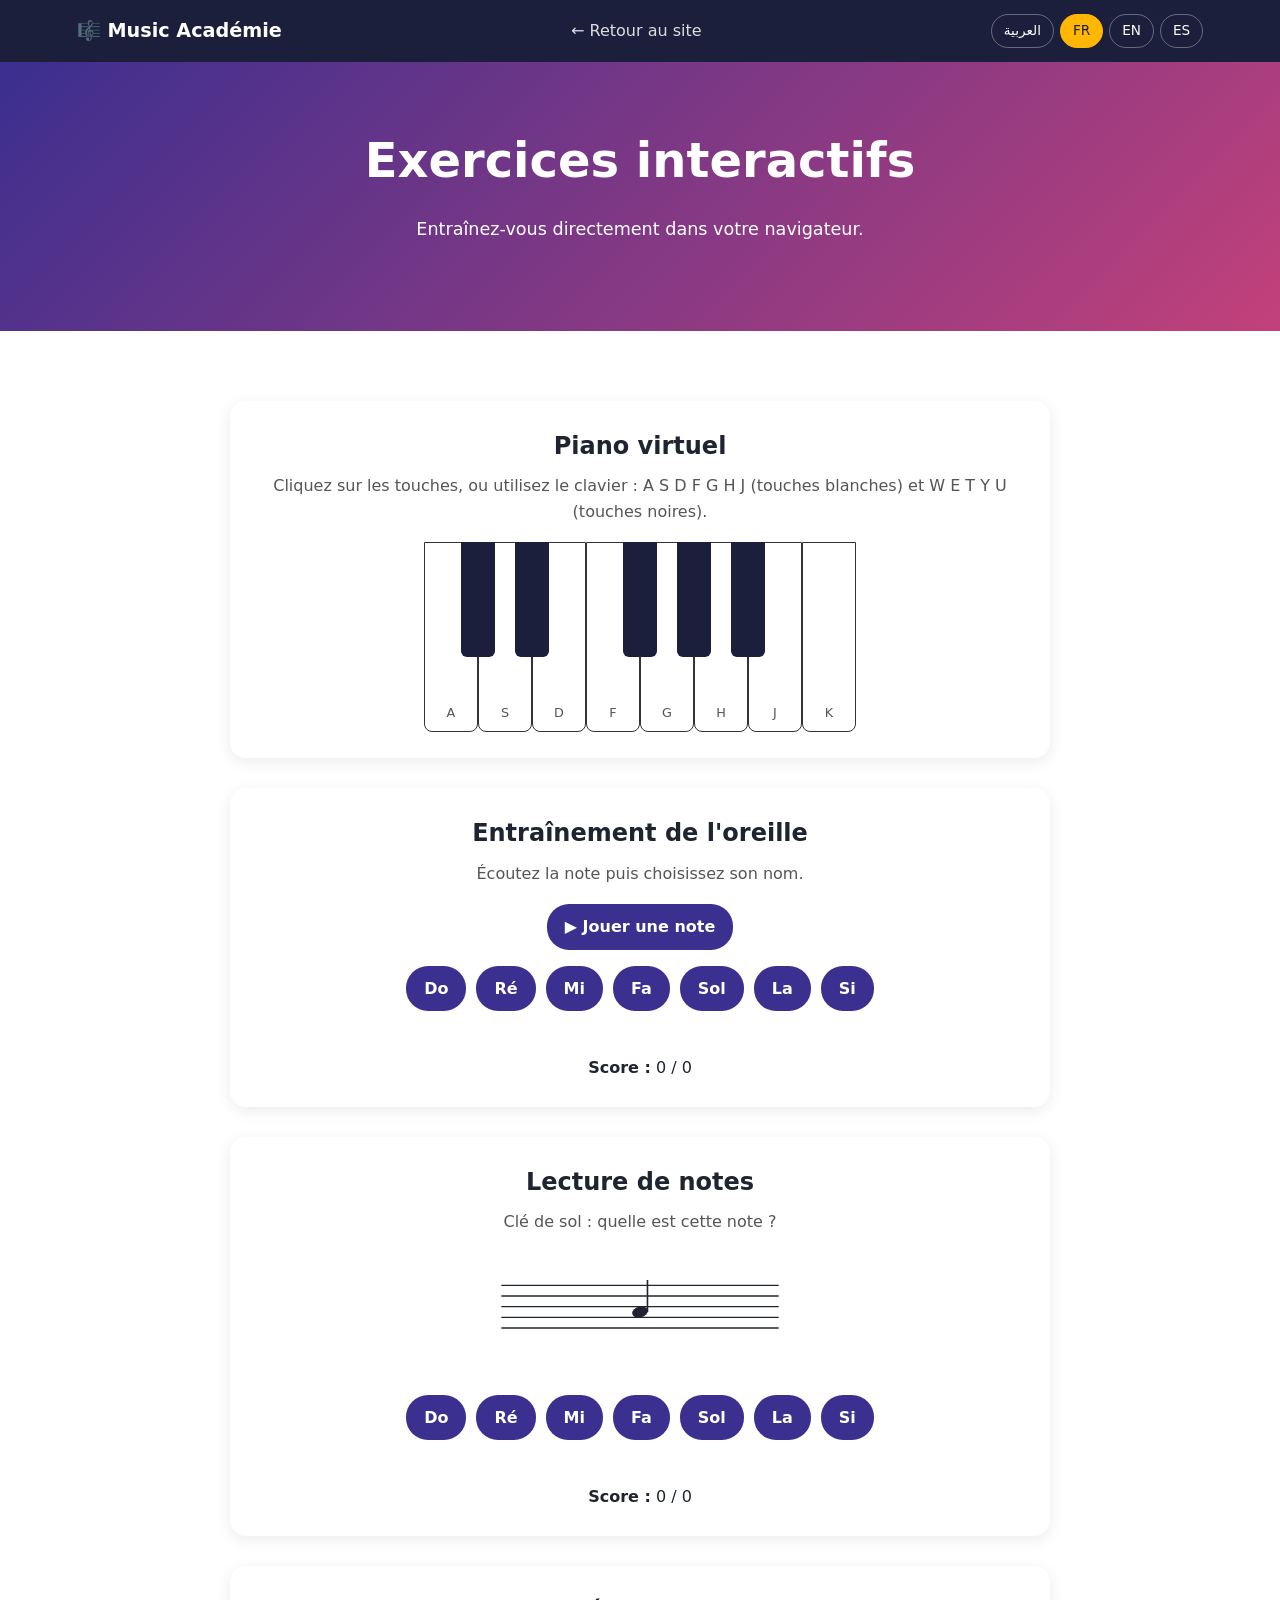
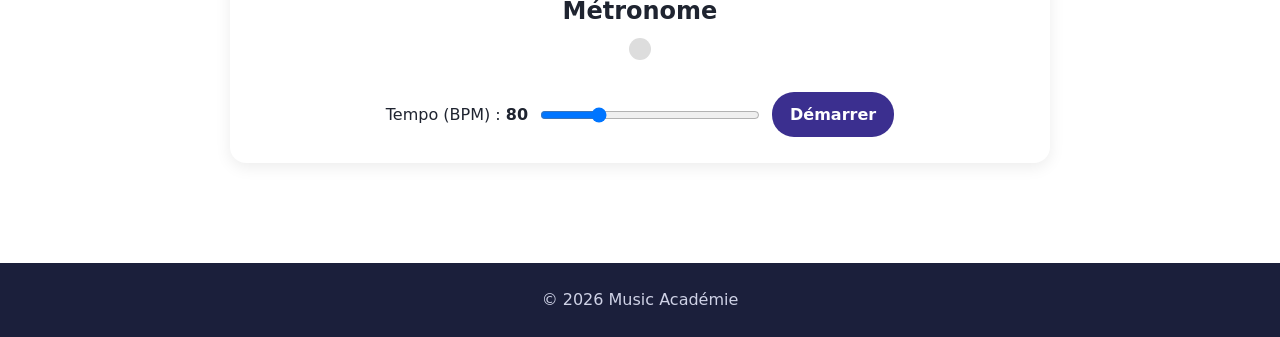
==== exercices.html @ d2a7a28f "Add files via upload" ====
<!DOCTYPE html>
<html lang="fr" dir="ltr">
<head>
  <meta charset="UTF-8">
  <meta name="viewport" content="width=device-width, initial-scale=1">
  <title>Music Académie – Exercices</title>
  <link rel="icon" href="data:image/svg+xml,%3Csvg xmlns='http://www.w3.org/2000/svg' viewBox='0 0 100 100'%3E%3Crect width='100' height='100' rx='22' fill='%233b2f8f'/%3E%3Ctext x='50' y='70' font-size='64' text-anchor='middle'%3E%F0%9F%8E%BC%3C/text%3E%3C/svg%3E">
  <link rel="stylesheet" href="style.css">
  <style>
    .tool { max-width: 820px; margin: 0 auto 30px; background: #fff; border-radius: 16px; padding: 26px; box-shadow: 0 4px 16px rgba(0,0,0,.08); text-align: center; }
    .tool h2 { font-size: 1.5rem; margin-bottom: 8px; }
    .hint { color: #555; margin-bottom: 18px; }
    .piano { position: relative; display: inline-flex; height: 190px; direction: ltr; user-select: none; touch-action: manipulation; }
    .white { width: 54px; height: 190px; background: #fff; border: 1px solid #333; border-radius: 0 0 8px 8px; display: flex; align-items: flex-end; justify-content: center; padding-bottom: 8px; font-size: .8rem; color: #555; cursor: pointer; }
    .white.on { background: #ffe08a; }
    .black { position: absolute; width: 34px; height: 115px; background: #1b1f3b; border-radius: 0 0 6px 6px; z-index: 2; cursor: pointer; }
    .black.on { background: #c2417a; }
    .notes { display: flex; flex-wrap: wrap; gap: 10px; justify-content: center; margin: 16px 0; }
    .notes button, .ctrl button { padding: 10px 18px; border: 0; border-radius: 22px; background: #3b2f8f; color: #fff; font: inherit; font-weight: 600; cursor: pointer; }
    .notes button:hover, .ctrl button:hover { background: #c2417a; }
    .ctrl { display: flex; flex-wrap: wrap; gap: 12px; justify-content: center; align-items: center; margin-top: 14px; }
    .msg { min-height: 28px; font-weight: 700; margin-top: 10px; }
    .ok { color: #1b8a3b; } .ko { color: #c0262d; }
    .beat { width: 22px; height: 22px; border-radius: 50%; background: #ddd; display: inline-block; margin: 0 auto 10px; }
    .beat.tick { background: #ffb703; }
    input[type=range] { width: 220px; }
  </style>
</head>
<body>
  <header class="header">
    <a href="index.html" class="logo">🎼 Music Académie</a>
    <nav><a href="index.html" data-i18n="back"></a></nav>
    <div class="lang">
      <button data-lang="ar">العربية</button>
      <button data-lang="fr">FR</button>
      <button data-lang="en">EN</button>
      <button data-lang="es">ES</button>
    </div>
  </header>

  <section class="hero" style="padding:60px 6%">
    <h1 data-i18n="title"></h1>
    <p data-i18n="subtitle"></p>
  </section>

  <section class="section">
    <div class="tool">
      <h2 data-i18n="piano_title"></h2>
      <p class="hint" data-i18n="piano_hint"></p>
      <div class="piano" id="piano"></div>
    </div>

    <div class="tool">
      <h2 data-i18n="ear_title"></h2>
      <p class="hint" data-i18n="ear_hint"></p>
      <div class="ctrl"><button id="playNote" data-i18n="play"></button></div>
      <div class="notes" id="choices"></div>
      <div class="msg" id="earMsg"></div>
      <div><strong data-i18n="score"></strong> <span id="score">0 / 0</span></div>
    </div>

    <div class="tool">
      <h2 data-i18n="read_title"></h2>
      <p class="hint" data-i18n="read_hint"></p>
      <svg id="staffSvg" viewBox="0 0 300 110" width="320" height="118" role="img" aria-label="staff"></svg>
      <div class="notes" id="readChoices"></div>
      <div class="msg" id="readMsg"></div>
      <div><strong data-i18n="score"></strong> <span id="readScore">0 / 0</span></div>
    </div>

    <div class="tool">
      <h2 data-i18n="metro_title"></h2>
      <div class="beat" id="beat"></div>
      <div class="ctrl">
        <label><span data-i18n="bpm"></span> <strong id="bpmVal">80</strong></label>
        <input type="range" id="bpm" min="40" max="200" value="80">
        <button id="metroBtn" data-i18n="start"></button>
      </div>
    </div>
  </section>

  <footer class="footer">© 2026 Music Académie</footer>

  <script>
    var T = {
      fr: { back:"← Retour au site", title:"Exercices interactifs", subtitle:"Entraînez-vous directement dans votre navigateur.",
        piano_title:"Piano virtuel", piano_hint:"Cliquez sur les touches, ou utilisez le clavier : A S D F G H J (touches blanches) et W E T Y U (touches noires).",
        ear_title:"Entraînement de l'oreille", ear_hint:"Écoutez la note puis choisissez son nom.",
        read_title:"Lecture de notes", read_hint:"Clé de sol : quelle est cette note ?",
        play:"▶ Jouer une note", score:"Score :", good:"Bravo ! ✔", bad:"Raté, c'était : ",
        metro_title:"Métronome", bpm:"Tempo (BPM) :", start:"Démarrer", stop:"Arrêter",
        names:["Do","Ré","Mi","Fa","Sol","La","Si"] },
      en: { back:"← Back to site", title:"Interactive exercises", subtitle:"Practice right in your browser.",
        piano_title:"Virtual piano", piano_hint:"Click the keys, or use your keyboard: A S D F G H J (white keys) and W E T Y U (black keys).",
        ear_title:"Ear training", ear_hint:"Listen to the note, then pick its name.",
        read_title:"Note reading", read_hint:"Treble clef: which note is this?",
        play:"▶ Play a note", score:"Score:", good:"Well done! ✔", bad:"Missed, it was: ",
        metro_title:"Metronome", bpm:"Tempo (BPM):", start:"Start", stop:"Stop",
        names:["C","D","E","F","G","A","B"] },
      es: { back:"← Volver al sitio", title:"Ejercicios interactivos", subtitle:"Practica directamente en tu navegador.",
        piano_title:"Piano virtual", piano_hint:"Haz clic en las teclas o usa el teclado: A S D F G H J (teclas blancas) y W E T Y U (teclas negras).",
        ear_title:"Entrenamiento del oído", ear_hint:"Escucha la nota y elige su nombre.",
        read_title:"Lectura de notas", read_hint:"Clave de sol: ¿qué nota es esta?",
        play:"▶ Tocar una nota", score:"Puntuación:", good:"¡Muy bien! ✔", bad:"Fallaste, era: ",
        metro_title:"Metrónomo", bpm:"Tempo (BPM):", start:"Iniciar", stop:"Detener",
        names:["Do","Re","Mi","Fa","Sol","La","Si"] },
      ar: { back:"← العودة إلى الموقع", title:"تمارين تفاعلية", subtitle:"تدرّب مباشرة داخل المتصفح.",
        piano_title:"بيانو افتراضي", piano_hint:"اضغط على المفاتيح أو استخدم لوحة المفاتيح: A S D F G H J (المفاتيح البيضاء) وW E T Y U (المفاتيح السوداء).",
        ear_title:"تدريب الأذن", ear_hint:"استمع إلى النوتة ثم اختر اسمها.",
        read_title:"قراءة النوتات", read_hint:"مفتاح صول: ما هذه النوتة؟",
        play:"▶ شغّل نوتة", score:"النتيجة:", good:"أحسنت! ✔", bad:"أخطأت، كانت: ",
        metro_title:"مترونوم", bpm:"السرعة (BPM):", start:"ابدأ", stop:"إيقاف",
        names:["دو","ري","مي","فا","صول","لا","سي"] }
    };

    var lang = "fr";
    try { lang = localStorage.getItem("lang") || "fr"; } catch (e) {}
    if (!T[lang]) lang = "fr";

    /* ---------- Audio ---------- */
    var ctx = null;
    function audio() {
      if (!ctx) ctx = new (window.AudioContext || window.webkitAudioContext)();
      if (ctx.state === "suspended") ctx.resume();
      return ctx;
    }
    function tone(freq, dur) {
      var c = audio(), o = c.createOscillator(), g = c.createGain();
      o.type = "triangle"; o.frequency.value = freq;
      g.gain.setValueAtTime(0.0001, c.currentTime);
      g.gain.exponentialRampToValueAtTime(0.5, c.currentTime + 0.02);
      g.gain.exponentialRampToValueAtTime(0.0001, c.currentTime + dur);
      o.connect(g); g.connect(c.destination);
      o.start(); o.stop(c.currentTime + dur + 0.05);
    }

    /* ---------- Piano ---------- */
    var WHITE = [261.63, 293.66, 329.63, 349.23, 392.00, 440.00, 493.88, 523.25];
    var WKEYS = ["a","s","d","f","g","h","j","k"];
    var BLACK = [{f:277.18, pos:0, k:"w"}, {f:311.13, pos:1, k:"e"}, {f:369.99, pos:3, k:"t"}, {f:415.30, pos:4, k:"y"}, {f:466.16, pos:5, k:"u"}];
    var piano = document.getElementById("piano");
    var keyEls = {};

    WHITE.forEach(function (f, i) {
      var d = document.createElement("div");
      d.className = "white";
      d.textContent = WKEYS[i].toUpperCase();
      bind(d, f);
      piano.appendChild(d);
      keyEls[WKEYS[i]] = d;
    });
    BLACK.forEach(function (b) {
      var d = document.createElement("div");
      d.className = "black";
      d.style.left = (b.pos * 54 + 54 - 17) + "px";
      bind(d, b.f);
      piano.appendChild(d);
      keyEls[b.k] = d;
    });
    var freqByKey = {};
    WKEYS.forEach(function (k, i) { freqByKey[k] = WHITE[i]; });
    BLACK.forEach(function (b) { freqByKey[b.k] = b.f; });

    function press(el, f) { tone(f, 0.9); el.classList.add("on"); setTimeout(function () { el.classList.remove("on"); }, 180); }
    function bind(el, f) {
      el.addEventListener("pointerdown", function (e) { e.preventDefault(); press(el, f); });
    }
    document.addEventListener("keydown", function (e) {
      if (e.repeat) return;
      var k = e.key.toLowerCase();
      if (freqByKey[k]) press(keyEls[k], freqByKey[k]);
    });

    /* ---------- Ear training ---------- */
    var NOTES7 = WHITE.slice(0, 7);
    var current = -1, answered = true, good = 0, total = 0;
    var choices = document.getElementById("choices");
    var earMsg = document.getElementById("earMsg");

    function buildChoices() {
      choices.innerHTML = "";
      T[lang].names.forEach(function (n, i) {
        var b = document.createElement("button");
        b.textContent = n;
        b.addEventListener("click", function () { answer(i); });
        choices.appendChild(b);
      });
    }
    document.getElementById("playNote").addEventListener("click", function () {
      if (answered) { current = Math.floor(Math.random() * 7); answered = false; earMsg.textContent = ""; }
      tone(NOTES7[current], 1.2);
    });
    function answer(i) {
      if (current < 0) return;
      if (answered) return;
      answered = true; total++;
      if (i === current) { good++; earMsg.textContent = T[lang].good; earMsg.className = "msg ok"; }
      else { earMsg.textContent = T[lang].bad + T[lang].names[current]; earMsg.className = "msg ko"; }
      document.getElementById("score").textContent = good + " / " + total;
    }

    /* ---------- Lecture de notes ---------- */
    var rIdx = 0, rAnswered = false, rGood = 0, rTotal = 0;
    var staffSvg = document.getElementById("staffSvg");
    var readChoices = document.getElementById("readChoices");
    var readMsg = document.getElementById("readMsg");

    function drawNote(idx) {
      var y = 80 - idx * 5, cx = 150, s = "";
      for (var i = 0; i < 5; i++) {
        var ly = 30 + i * 10;
        s += '<line x1="20" y1="' + ly + '" x2="280" y2="' + ly + '" stroke="currentColor" stroke-width="1.2"/>';
      }
      if (idx <= 0) s += '<line x1="132" y1="80" x2="168" y2="80" stroke="currentColor" stroke-width="1.2"/>';
      if (idx >= 12) s += '<line x1="132" y1="20" x2="168" y2="20" stroke="currentColor" stroke-width="1.2"/>';
      s += '<ellipse cx="' + cx + '" cy="' + y + '" rx="7.5" ry="5.2" fill="currentColor" transform="rotate(-15 ' + cx + ' ' + y + ')"/>';
      if (idx < 6) s += '<line x1="' + (cx + 7) + '" y1="' + y + '" x2="' + (cx + 7) + '" y2="' + (y - 30) + '" stroke="currentColor" stroke-width="1.5"/>';
      else s += '<line x1="' + (cx - 7) + '" y1="' + y + '" x2="' + (cx - 7) + '" y2="' + (y + 30) + '" stroke="currentColor" stroke-width="1.5"/>';
      staffSvg.innerHTML = s;
    }
    function newReadNote() {
      rIdx = Math.floor(Math.random() * 13);
      rAnswered = false;
      readMsg.textContent = "";
      drawNote(rIdx);
    }
    function buildReadChoices() {
      readChoices.innerHTML = "";
      T[lang].names.forEach(function (n, i) {
        var b = document.createElement("button");
        b.textContent = n;
        b.addEventListener("click", function () { answerRead(i); });
        readChoices.appendChild(b);
      });
    }
    function answerRead(i) {
      if (rAnswered) return;
      rAnswered = true; rTotal++;
      var right = rIdx % 7;
      if (i === right) { rGood++; readMsg.textContent = T[lang].good; readMsg.className = "msg ok"; }
      else { readMsg.textContent = T[lang].bad + T[lang].names[right]; readMsg.className = "msg ko"; }
      document.getElementById("readScore").textContent = rGood + " / " + rTotal;
      setTimeout(newReadNote, 1300);
    }

    /* ---------- Metronome ---------- */
    var running = false, timer = null, beatEl = document.getElementById("beat");
    var bpm = document.getElementById("bpm"), bpmVal = document.getElementById("bpmVal"), mBtn = document.getElementById("metroBtn");
    var n = 0;
    function tick() {
      tone(n % 4 === 0 ? 1000 : 700, 0.08);
      beatEl.classList.add("tick"); setTimeout(function () { beatEl.classList.remove("tick"); }, 100);
      n++;
      timer = setTimeout(tick, 60000 / Number(bpm.value));
    }
    mBtn.addEventListener("click", function () {
      running = !running;
      if (running) { n = 0; tick(); } else { clearTimeout(timer); }
      mBtn.textContent = running ? T[lang].stop : T[lang].start;
    });
    bpm.addEventListener("input", function () { bpmVal.textContent = bpm.value; });

    /* ---------- Langue ---------- */
    function setLang(l) {
      lang = l;
      var d = T[l];
      document.documentElement.lang = l;
      document.documentElement.dir = (l === "ar") ? "rtl" : "ltr";
      document.querySelectorAll("[data-i18n]").forEach(function (el) { el.textContent = d[el.getAttribute("data-i18n")]; });
      document.querySelectorAll(".lang button").forEach(function (b) { b.classList.toggle("active", b.getAttribute("data-lang") === l); });
      mBtn.textContent = running ? d.stop : d.start;
      earMsg.textContent = "";
      buildChoices();
      buildReadChoices();
      try { localStorage.setItem("lang", l); } catch (e) {}
    }
    document.querySelectorAll(".lang button").forEach(function (b) {
      b.addEventListener("click", function () { setLang(b.getAttribute("data-lang")); });
    });
    setLang(lang);
    newReadNote();
  </script>
</body>
</html>
---- style.css ----
* { box-sizing: border-box; margin: 0; padding: 0; }
body { font-family: system-ui, -apple-system, "Segoe UI", sans-serif; color: #1f2430; line-height: 1.6; background: #fff; }
a { text-decoration: none; color: inherit; }

.header { position: sticky; top: 0; z-index: 10; display: flex; justify-content: space-between; align-items: center; padding: 14px 6%; background: #1b1f3b; color: #fff; }
.logo { font-weight: 700; font-size: 1.2rem; }
.header nav a { margin-inline: 9px; opacity: .85; }
.lang { display: flex; gap: 6px; }
.lang button { padding: 5px 12px; border: 1px solid #ffffff55; border-radius: 20px; background: transparent; color: #fff; cursor: pointer; font: inherit; font-size: .85rem; }
.lang button.active { background: #ffb703; color: #1b1f3b; border-color: #ffb703; }
[dir="rtl"] body { font-family: "Segoe UI", Tahoma, "Noto Naskh Arabic", system-ui, sans-serif; }
.header nav a:hover { opacity: 1; }

.hero { text-align: center; padding: 100px 6%; color: #fff; background: linear-gradient(135deg, #3b2f8f, #c2417a); }
.hero h1 { font-size: clamp(1.8rem, 5vw, 3rem); margin-bottom: 16px; }
.hero p { max-width: 640px; margin: 0 auto 28px; font-size: 1.1rem; }

.btn { display: inline-block; padding: 12px 28px; border: 0; border-radius: 30px; background: #ffb703; color: #1b1f3b; font-weight: 700; font-size: 1rem; cursor: pointer; }
.btn:hover { background: #ffc933; }

.section { padding: 70px 6%; }
.section.alt { background: #f4f2fb; }
.section h2 { text-align: center; font-size: 2rem; margin-bottom: 36px; }
.center { text-align: center; margin-bottom: 24px; }

.grid { display: grid; grid-template-columns: repeat(auto-fit, minmax(230px, 1fr)); gap: 22px; max-width: 1000px; margin: 0 auto; }
.card { background: #fff; padding: 26px; border-radius: 16px; box-shadow: 0 4px 16px rgba(0,0,0,.08); text-align: center; }
.card span { font-size: 2.4rem; }
.card h3 { margin: 10px 0 6px; }
.price .amount { font-size: 1.6rem; font-weight: 700; color: #3b2f8f; margin: 8px 0; }
.featured { border: 2px solid #c2417a; }

.form { max-width: 520px; margin: 0 auto; display: grid; gap: 14px; }
.form input, .form textarea { padding: 12px 14px; border: 1px solid #ccc; border-radius: 10px; font: inherit; }

html { scroll-behavior: smooth; scroll-padding-top: 70px; }
.faq { max-width: 760px; margin: 0 auto; display: grid; gap: 12px; }
.faq details { background: #fff; border-radius: 12px; padding: 16px 20px; box-shadow: 0 2px 10px rgba(0,0,0,.07); }
.faq summary { cursor: pointer; font-weight: 600; }
.faq details[open] summary { color: #3b2f8f; margin-bottom: 8px; }
.header nav { display: flex; flex-wrap: wrap; justify-content: center; }
.footer { text-align: center; padding: 24px; background: #1b1f3b; color: #cfd2e6; }

@media (max-width: 600px) {
  .header { flex-direction: column; gap: 8px; }
  .header nav a { margin: 0 9px; }
}
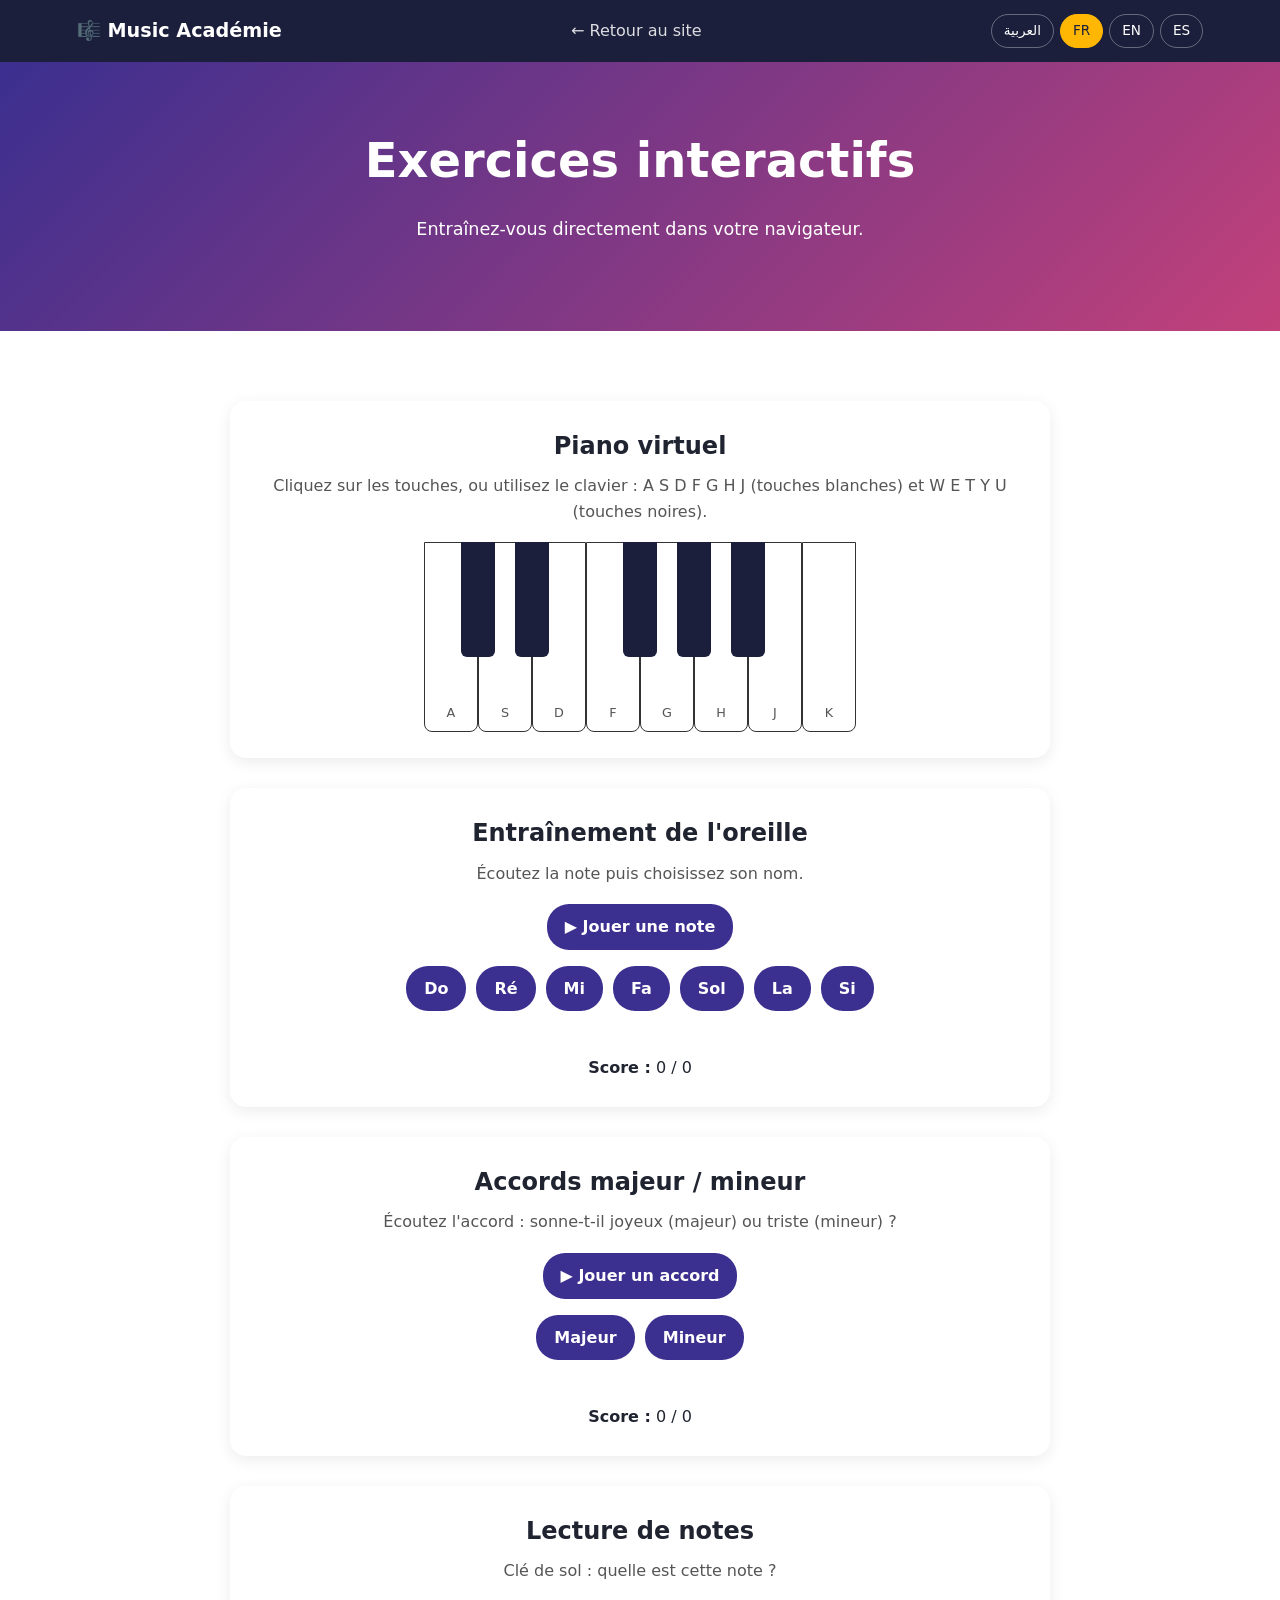
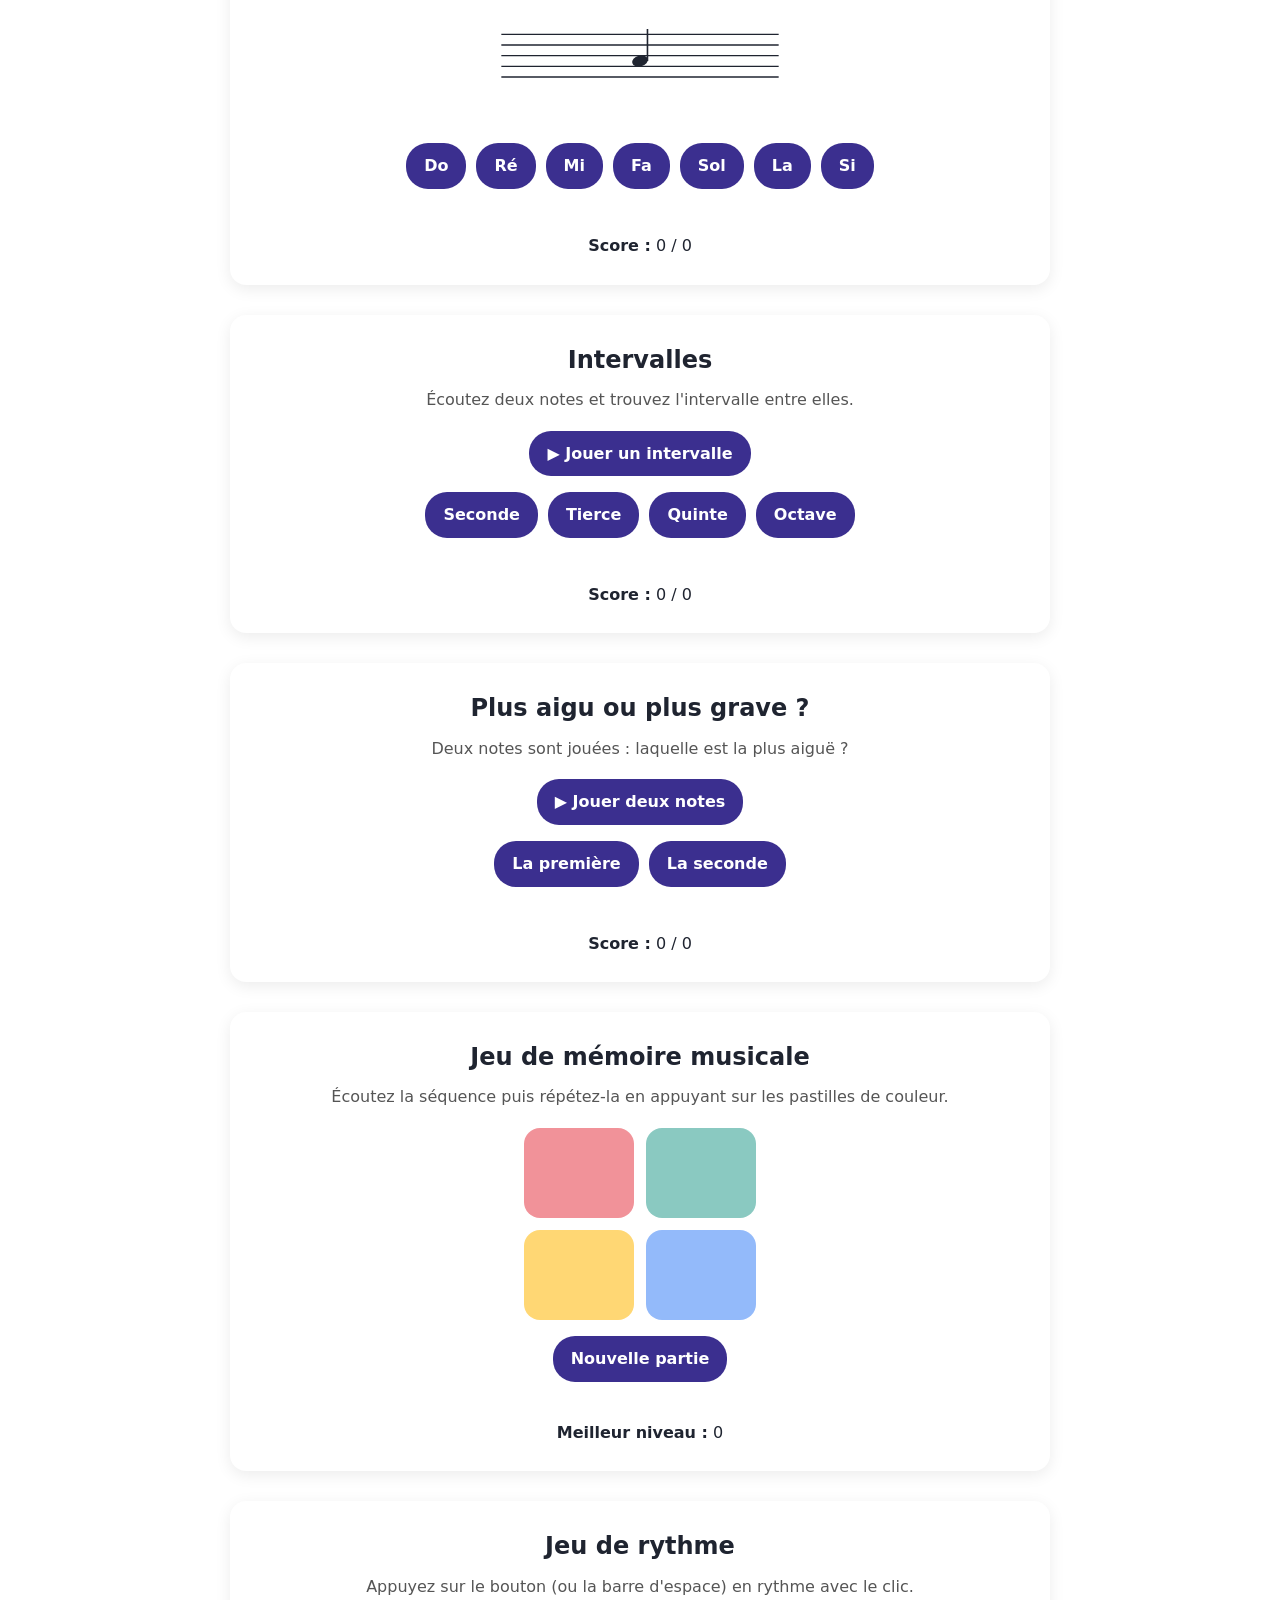
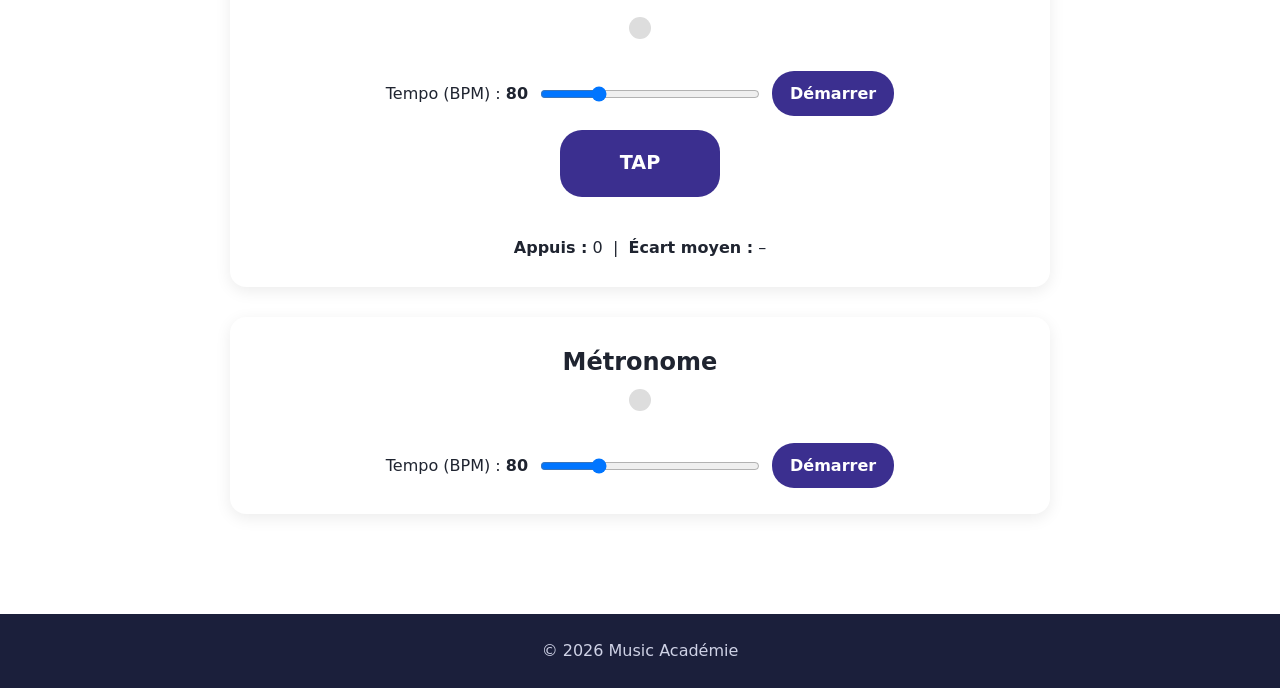
==== commit b30cb1e6: "Rename exercices (1).html to exercices.html" ====
--- a/exercices.html
+++ b/exercices.html
@@ -24,6 +24,10 @@
     .beat { width: 22px; height: 22px; border-radius: 50%; background: #ddd; display: inline-block; margin: 0 auto 10px; }
     .beat.tick { background: #ffb703; }
     input[type=range] { width: 220px; }
+    .pads { display: grid; grid-template-columns: repeat(2, 110px); gap: 12px; justify-content: center; margin: 10px 0 16px; }
+    .pad { height: 90px; border: 0; border-radius: 16px; cursor: pointer; opacity: .55; transition: opacity .1s, transform .1s; }
+    .pad.lit { opacity: 1; transform: scale(1.06); }
+    .p0 { background: #e63946; } .p1 { background: #2a9d8f; } .p2 { background: #ffb703; } .p3 { background: #3b82f6; }
   </style>
 </head>
 <body>
@@ -60,12 +64,65 @@
     </div>
 
     <div class="tool">
+      <h2 data-i18n="chord_title"></h2>
+      <p class="hint" data-i18n="chord_hint"></p>
+      <div class="ctrl"><button id="playChord" data-i18n="play_chord"></button></div>
+      <div class="notes" id="chordChoices"></div>
+      <div class="msg" id="chordMsg"></div>
+      <div><strong data-i18n="score"></strong> <span id="chordScore">0 / 0</span></div>
+    </div>
+
+    <div class="tool">
       <h2 data-i18n="read_title"></h2>
       <p class="hint" data-i18n="read_hint"></p>
       <svg id="staffSvg" viewBox="0 0 300 110" width="320" height="118" role="img" aria-label="staff"></svg>
       <div class="notes" id="readChoices"></div>
       <div class="msg" id="readMsg"></div>
       <div><strong data-i18n="score"></strong> <span id="readScore">0 / 0</span></div>
+    </div>
+
+    <div class="tool">
+      <h2 data-i18n="int_title"></h2>
+      <p class="hint" data-i18n="int_hint"></p>
+      <div class="ctrl"><button id="playInt" data-i18n="play_int"></button></div>
+      <div class="notes" id="intChoices"></div>
+      <div class="msg" id="intMsg"></div>
+      <div><strong data-i18n="score"></strong> <span id="intScore">0 / 0</span></div>
+    </div>
+
+    <div class="tool">
+      <h2 data-i18n="hl_title"></h2>
+      <p class="hint" data-i18n="hl_hint"></p>
+      <div class="ctrl"><button id="playHl" data-i18n="play_hl"></button></div>
+      <div class="notes" id="hlChoices"></div>
+      <div class="msg" id="hlMsg"></div>
+      <div><strong data-i18n="score"></strong> <span id="hlScore">0 / 0</span></div>
+    </div>
+
+    <div class="tool">
+      <h2 data-i18n="mem_title"></h2>
+      <p class="hint" data-i18n="mem_hint"></p>
+      <div class="pads" id="memPads">
+        <button class="pad p0" data-p="0"></button><button class="pad p1" data-p="1"></button>
+        <button class="pad p2" data-p="2"></button><button class="pad p3" data-p="3"></button>
+      </div>
+      <div class="ctrl"><button id="memBtn" data-i18n="mem_start"></button></div>
+      <div class="msg" id="memMsg"></div>
+      <div><strong data-i18n="mem_best"></strong> <span id="memBest">0</span></div>
+    </div>
+
+    <div class="tool">
+      <h2 data-i18n="rhythm_title"></h2>
+      <p class="hint" data-i18n="rhythm_hint"></p>
+      <div class="beat" id="rBeat"></div>
+      <div class="ctrl">
+        <label><span data-i18n="bpm"></span> <strong id="rBpmVal">80</strong></label>
+        <input type="range" id="rBpm" min="60" max="140" value="80">
+        <button id="rBtn" data-i18n="start"></button>
+      </div>
+      <div class="ctrl"><button id="tapBtn" style="padding:18px 60px;font-size:1.2rem" data-i18n="tap"></button></div>
+      <div class="msg" id="rMsg"></div>
+      <div><strong data-i18n="taps"></strong> <span id="rCount">0</span> &nbsp;|&nbsp; <strong data-i18n="avg"></strong> <span id="rAvg">–</span></div>
     </div>
 
     <div class="tool">
@@ -87,6 +144,14 @@
         piano_title:"Piano virtuel", piano_hint:"Cliquez sur les touches, ou utilisez le clavier : A S D F G H J (touches blanches) et W E T Y U (touches noires).",
         ear_title:"Entraînement de l'oreille", ear_hint:"Écoutez la note puis choisissez son nom.",
         read_title:"Lecture de notes", read_hint:"Clé de sol : quelle est cette note ?",
+        chord_title:"Accords majeur / mineur", chord_hint:"Écoutez l'accord : sonne-t-il joyeux (majeur) ou triste (mineur) ?",
+        play_chord:"▶ Jouer un accord", major:"Majeur", minor:"Mineur",
+        rhythm_title:"Jeu de rythme", rhythm_hint:"Appuyez sur le bouton (ou la barre d'espace) en rythme avec le clic.",
+        tap:"TAP", taps:"Appuis :", avg:"Écart moyen :", perfect:"Parfait ! 🎯", early:"Trop tôt", late:"Trop tard",
+        int_title:"Intervalles", int_hint:"Écoutez deux notes et trouvez l'intervalle entre elles.", play_int:"▶ Jouer un intervalle",
+        i2:"Seconde", i3:"Tierce", i5:"Quinte", i8:"Octave",
+        hl_title:"Plus aigu ou plus grave ?", hl_hint:"Deux notes sont jouées : laquelle est la plus aiguë ?", play_hl:"▶ Jouer deux notes", hl_first:"La première", hl_second:"La seconde",
+        mem_title:"Jeu de mémoire musicale", mem_hint:"Écoutez la séquence puis répétez-la en appuyant sur les pastilles de couleur.", mem_start:"Nouvelle partie", mem_best:"Meilleur niveau :", mem_watch:"Écoutez…", mem_go:"À vous !", mem_over:"Perdu ! Niveau atteint : ",
         play:"▶ Jouer une note", score:"Score :", good:"Bravo ! ✔", bad:"Raté, c'était : ",
         metro_title:"Métronome", bpm:"Tempo (BPM) :", start:"Démarrer", stop:"Arrêter",
         names:["Do","Ré","Mi","Fa","Sol","La","Si"] },
@@ -94,6 +159,14 @@
         piano_title:"Virtual piano", piano_hint:"Click the keys, or use your keyboard: A S D F G H J (white keys) and W E T Y U (black keys).",
         ear_title:"Ear training", ear_hint:"Listen to the note, then pick its name.",
         read_title:"Note reading", read_hint:"Treble clef: which note is this?",
+        chord_title:"Major / minor chords", chord_hint:"Listen to the chord: does it sound happy (major) or sad (minor)?",
+        play_chord:"▶ Play a chord", major:"Major", minor:"Minor",
+        rhythm_title:"Rhythm game", rhythm_hint:"Press the button (or the space bar) in time with the click.",
+        tap:"TAP", taps:"Taps:", avg:"Average error:", perfect:"Perfect! 🎯", early:"Too early", late:"Too late",
+        int_title:"Intervals", int_hint:"Listen to two notes and find the interval between them.", play_int:"▶ Play an interval",
+        i2:"Second", i3:"Third", i5:"Fifth", i8:"Octave",
+        hl_title:"Higher or lower?", hl_hint:"Two notes are played: which one is higher?", play_hl:"▶ Play two notes", hl_first:"The first", hl_second:"The second",
+        mem_title:"Music memory game", mem_hint:"Listen to the sequence, then repeat it by pressing the colored pads.", mem_start:"New game", mem_best:"Best level:", mem_watch:"Listen…", mem_go:"Your turn!", mem_over:"Game over! Level reached: ",
         play:"▶ Play a note", score:"Score:", good:"Well done! ✔", bad:"Missed, it was: ",
         metro_title:"Metronome", bpm:"Tempo (BPM):", start:"Start", stop:"Stop",
         names:["C","D","E","F","G","A","B"] },
@@ -101,6 +174,14 @@
         piano_title:"Piano virtual", piano_hint:"Haz clic en las teclas o usa el teclado: A S D F G H J (teclas blancas) y W E T Y U (teclas negras).",
         ear_title:"Entrenamiento del oído", ear_hint:"Escucha la nota y elige su nombre.",
         read_title:"Lectura de notas", read_hint:"Clave de sol: ¿qué nota es esta?",
+        chord_title:"Acordes mayor / menor", chord_hint:"Escucha el acorde: ¿suena alegre (mayor) o triste (menor)?",
+        play_chord:"▶ Tocar un acorde", major:"Mayor", minor:"Menor",
+        rhythm_title:"Juego de ritmo", rhythm_hint:"Pulsa el botón (o la barra espaciadora) al ritmo del clic.",
+        tap:"TAP", taps:"Pulsaciones:", avg:"Error medio:", perfect:"¡Perfecto! 🎯", early:"Muy pronto", late:"Muy tarde",
+        int_title:"Intervalos", int_hint:"Escucha dos notas y encuentra el intervalo entre ellas.", play_int:"▶ Tocar un intervalo",
+        i2:"Segunda", i3:"Tercera", i5:"Quinta", i8:"Octava",
+        hl_title:"¿Más agudo o más grave?", hl_hint:"Suenan dos notas: ¿cuál es la más aguda?", play_hl:"▶ Tocar dos notas", hl_first:"La primera", hl_second:"La segunda",
+        mem_title:"Juego de memoria musical", mem_hint:"Escucha la secuencia y repítela pulsando los botones de color.", mem_start:"Nueva partida", mem_best:"Mejor nivel:", mem_watch:"Escucha…", mem_go:"¡Tu turno!", mem_over:"¡Fin! Nivel alcanzado: ",
         play:"▶ Tocar una nota", score:"Puntuación:", good:"¡Muy bien! ✔", bad:"Fallaste, era: ",
         metro_title:"Metrónomo", bpm:"Tempo (BPM):", start:"Iniciar", stop:"Detener",
         names:["Do","Re","Mi","Fa","Sol","La","Si"] },
@@ -108,6 +189,14 @@
         piano_title:"بيانو افتراضي", piano_hint:"اضغط على المفاتيح أو استخدم لوحة المفاتيح: A S D F G H J (المفاتيح البيضاء) وW E T Y U (المفاتيح السوداء).",
         ear_title:"تدريب الأذن", ear_hint:"استمع إلى النوتة ثم اختر اسمها.",
         read_title:"قراءة النوتات", read_hint:"مفتاح صول: ما هذه النوتة؟",
+        chord_title:"الأكوردات الكبيرة / الصغيرة", chord_hint:"استمع إلى الأكورد: هل يبدو مبهجاً (كبير) أم حزيناً (صغير)؟",
+        play_chord:"▶ شغّل أكورداً", major:"كبير", minor:"صغير",
+        rhythm_title:"لعبة الإيقاع", rhythm_hint:"اضغط على الزر (أو مفتاح المسافة) مع نقرات الإيقاع.",
+        tap:"اضغط", taps:"عدد الضغطات:", avg:"متوسط الخطأ:", perfect:"ممتاز! 🎯", early:"مبكر جداً", late:"متأخر جداً",
+        int_title:"الفواصل الموسيقية", int_hint:"استمع إلى نوتتين واعرف الفاصل بينهما.", play_int:"▶ شغّل فاصلاً",
+        i2:"ثانية", i3:"ثالثة", i5:"خامسة", i8:"أوكتاف",
+        hl_title:"أحدّ أم أغلظ؟", hl_hint:"تُعزف نوتتان: أيّهما أحدّ؟", play_hl:"▶ شغّل نوتتين", hl_first:"الأولى", hl_second:"الثانية",
+        mem_title:"لعبة الذاكرة الموسيقية", mem_hint:"استمع إلى التسلسل ثم كرّره بالضغط على الأزرار الملونة.", mem_start:"لعبة جديدة", mem_best:"أفضل مستوى:", mem_watch:"استمع…", mem_go:"دورك!", mem_over:"انتهت اللعبة! المستوى الذي بلغته: ",
         play:"▶ شغّل نوتة", score:"النتيجة:", good:"أحسنت! ✔", bad:"أخطأت، كانت: ",
         metro_title:"مترونوم", bpm:"السرعة (BPM):", start:"ابدأ", stop:"إيقاف",
         names:["دو","ري","مي","فا","صول","لا","سي"] }
@@ -197,6 +286,43 @@
       if (i === current) { good++; earMsg.textContent = T[lang].good; earMsg.className = "msg ok"; }
       else { earMsg.textContent = T[lang].bad + T[lang].names[current]; earMsg.className = "msg ko"; }
       document.getElementById("score").textContent = good + " / " + total;
+    }
+
+    /* ---------- Accords majeur / mineur ---------- */
+    var cMajor = true, cAnswered = true, cStarted = false, cGood = 0, cTotal = 0, cSemis = 0;
+    var chordChoices = document.getElementById("chordChoices");
+    var chordMsg = document.getElementById("chordMsg");
+
+    function playChord() {
+      var root = 261.63 * Math.pow(2, cSemis / 12);
+      var third = root * Math.pow(2, (cMajor ? 4 : 3) / 12);
+      var fifth = root * Math.pow(2, 7 / 12);
+      tone(root, 1.8); tone(third, 1.8); tone(fifth, 1.8);
+    }
+    document.getElementById("playChord").addEventListener("click", function () {
+      if (cAnswered) {
+        cSemis = Math.floor(Math.random() * 12);
+        cMajor = Math.random() < 0.5;
+        cAnswered = false; cStarted = true;
+        chordMsg.textContent = "";
+      }
+      playChord();
+    });
+    function buildChordChoices() {
+      chordChoices.innerHTML = "";
+      [true, false].forEach(function (isMajor) {
+        var b = document.createElement("button");
+        b.textContent = isMajor ? T[lang].major : T[lang].minor;
+        b.addEventListener("click", function () { answerChord(isMajor); });
+        chordChoices.appendChild(b);
+      });
+    }
+    function answerChord(isMajor) {
+      if (!cStarted || cAnswered) return;
+      cAnswered = true; cTotal++;
+      if (isMajor === cMajor) { cGood++; chordMsg.textContent = T[lang].good; chordMsg.className = "msg ok"; }
+      else { chordMsg.textContent = T[lang].bad + (cMajor ? T[lang].major : T[lang].minor); chordMsg.className = "msg ko"; }
+      document.getElementById("chordScore").textContent = cGood + " / " + cTotal;
     }
 
     /* ---------- Lecture de notes ---------- */
@@ -243,6 +369,166 @@
       setTimeout(newReadNote, 1300);
     }
 
+    /* ---------- Intervalles ---------- */
+    var INTS = [{ s: 2, k: "i2" }, { s: 4, k: "i3" }, { s: 7, k: "i5" }, { s: 12, k: "i8" }];
+    var iPick = 0, iBase = 261.63, iAnswered = true, iStarted = false, iGood = 0, iTotal = 0;
+    var intChoices = document.getElementById("intChoices"), intMsg = document.getElementById("intMsg");
+
+    function playInt() {
+      var top = iBase * Math.pow(2, INTS[iPick].s / 12);
+      tone(iBase, 0.9);
+      setTimeout(function () { tone(top, 1.1); }, 800);
+    }
+    document.getElementById("playInt").addEventListener("click", function () {
+      if (iAnswered) {
+        iPick = Math.floor(Math.random() * INTS.length);
+        iBase = 261.63 * Math.pow(2, Math.floor(Math.random() * 12) / 12);
+        iAnswered = false; iStarted = true; intMsg.textContent = "";
+      }
+      playInt();
+    });
+    function buildIntChoices() {
+      intChoices.innerHTML = "";
+      INTS.forEach(function (it, i) {
+        var b = document.createElement("button");
+        b.textContent = T[lang][it.k];
+        b.addEventListener("click", function () { answerInt(i); });
+        intChoices.appendChild(b);
+      });
+    }
+    function answerInt(i) {
+      if (!iStarted || iAnswered) return;
+      iAnswered = true; iTotal++;
+      if (i === iPick) { iGood++; intMsg.textContent = T[lang].good; intMsg.className = "msg ok"; }
+      else { intMsg.textContent = T[lang].bad + T[lang][INTS[iPick].k]; intMsg.className = "msg ko"; }
+      document.getElementById("intScore").textContent = iGood + " / " + iTotal;
+    }
+
+    /* ---------- Plus aigu / plus grave ---------- */
+    var hF1 = 261.63, hF2 = 329.63, hAnswered = true, hStarted = false, hGood = 0, hTotal = 0;
+    var hlChoices = document.getElementById("hlChoices"), hlMsg = document.getElementById("hlMsg");
+    document.getElementById("playHl").addEventListener("click", function () {
+      if (hAnswered) {
+        hF1 = 261.63 * Math.pow(2, Math.floor(Math.random() * 13) / 12);
+        var d = 1 + Math.floor(Math.random() * 7);
+        if (Math.random() < 0.5) d = -d;
+        hF2 = hF1 * Math.pow(2, d / 12);
+        hAnswered = false; hStarted = true; hlMsg.textContent = "";
+      }
+      tone(hF1, 0.8);
+      setTimeout(function () { tone(hF2, 0.8); }, 800);
+    });
+    function buildHlChoices() {
+      hlChoices.innerHTML = "";
+      ["hl_first", "hl_second"].forEach(function (k, i) {
+        var b = document.createElement("button");
+        b.textContent = T[lang][k];
+        b.addEventListener("click", function () { answerHl(i); });
+        hlChoices.appendChild(b);
+      });
+    }
+    function answerHl(i) {
+      if (!hStarted || hAnswered) return;
+      hAnswered = true; hTotal++;
+      var right = hF1 > hF2 ? 0 : 1;
+      if (i === right) { hGood++; hlMsg.textContent = T[lang].good; hlMsg.className = "msg ok"; }
+      else { hlMsg.textContent = T[lang].bad + T[lang][right === 0 ? "hl_first" : "hl_second"]; hlMsg.className = "msg ko"; }
+      document.getElementById("hlScore").textContent = hGood + " / " + hTotal;
+    }
+
+    /* ---------- Mémoire musicale ---------- */
+    var PADF = [261.63, 329.63, 392.00, 523.25];
+    var memSeq = [], memPos = 0, memBusy = true, memActive = false;
+    var memPads = document.querySelectorAll(".pad"), memMsg = document.getElementById("memMsg");
+    var memBestEl = document.getElementById("memBest"), memBest = 0;
+    try { memBest = Number(localStorage.getItem("memBest")) || 0; } catch (e) {}
+    memBestEl.textContent = memBest;
+
+    function flashPad(p) {
+      tone(PADF[p], 0.45);
+      memPads[p].classList.add("lit");
+      setTimeout(function () { memPads[p].classList.remove("lit"); }, 280);
+    }
+    function playSeq() {
+      memBusy = true; memMsg.textContent = T[lang].mem_watch; memMsg.className = "msg";
+      memSeq.forEach(function (p, i) { setTimeout(function () { flashPad(p); }, 700 + i * 600); });
+      setTimeout(function () { memBusy = false; memPos = 0; memMsg.textContent = T[lang].mem_go; }, 700 + memSeq.length * 600);
+    }
+    function nextRound() { memSeq.push(Math.floor(Math.random() * 4)); playSeq(); }
+    document.getElementById("memBtn").addEventListener("click", function () {
+      audio(); memSeq = []; memActive = true; nextRound();
+    });
+    memPads.forEach(function (el) {
+      el.addEventListener("pointerdown", function (e) {
+        e.preventDefault();
+        if (!memActive || memBusy) return;
+        var p = Number(el.getAttribute("data-p"));
+        flashPad(p);
+        if (p !== memSeq[memPos]) {
+          memActive = false;
+          var reached = memSeq.length - 1;
+          memMsg.textContent = T[lang].mem_over + reached; memMsg.className = "msg ko";
+          if (reached > memBest) {
+            memBest = reached; memBestEl.textContent = memBest;
+            try { localStorage.setItem("memBest", String(memBest)); } catch (er) {}
+          }
+          return;
+        }
+        memPos++;
+        if (memPos === memSeq.length) { memBusy = true; setTimeout(nextRound, 900); }
+      });
+    });
+
+    /* ---------- Jeu de rythme ---------- */
+    var rRunning = false, rT0 = 0, rN = 0, rTimer = null, rI = 750, rErr = [];
+    var rBpm = document.getElementById("rBpm"), rBpmVal = document.getElementById("rBpmVal");
+    var rBtn = document.getElementById("rBtn"), rBeat = document.getElementById("rBeat");
+    var rMsg = document.getElementById("rMsg");
+
+    function rTick() {
+      tone(rN % 4 === 0 ? 1000 : 700, 0.07);
+      rBeat.classList.add("tick"); setTimeout(function () { rBeat.classList.remove("tick"); }, 100);
+      rN++;
+      rTimer = setTimeout(rTick, Math.max(0, rT0 + rN * rI - performance.now()));
+    }
+    function rStart() {
+      audio();
+      rI = 60000 / Number(rBpm.value);
+      rErr = []; rN = 0;
+      document.getElementById("rCount").textContent = "0";
+      document.getElementById("rAvg").textContent = "–";
+      rMsg.textContent = "";
+      rT0 = performance.now() + 400;
+      rRunning = true;
+      rTimer = setTimeout(rTick, 400);
+      rBtn.textContent = T[lang].stop;
+    }
+    function rStop() {
+      rRunning = false; clearTimeout(rTimer);
+      rBtn.textContent = T[lang].start;
+    }
+    function rTap() {
+      if (!rRunning) return;
+      var now = performance.now();
+      var k = Math.max(0, Math.round((now - rT0) / rI));
+      var off = now - (rT0 + k * rI);
+      rErr.push(Math.abs(off));
+      var avg = rErr.reduce(function (a, b) { return a + b; }, 0) / rErr.length;
+      document.getElementById("rCount").textContent = rErr.length;
+      document.getElementById("rAvg").textContent = Math.round(avg) + " ms";
+      if (Math.abs(off) <= 50) { rMsg.textContent = T[lang].perfect; rMsg.className = "msg ok"; }
+      else { rMsg.textContent = (off < 0 ? T[lang].early : T[lang].late) + " (" + Math.round(Math.abs(off)) + " ms)"; rMsg.className = "msg ko"; }
+    }
+    rBtn.addEventListener("click", function () { if (rRunning) rStop(); else rStart(); });
+    document.getElementById("tapBtn").addEventListener("pointerdown", function (e) { e.preventDefault(); rTap(); });
+    document.addEventListener("keydown", function (e) {
+      if (e.code === "Space" && rRunning) { e.preventDefault(); if (!e.repeat) rTap(); }
+    });
+    rBpm.addEventListener("input", function () {
+      rBpmVal.textContent = rBpm.value;
+      if (rRunning) { rStop(); rStart(); }
+    });
+
     /* ---------- Metronome ---------- */
     var running = false, timer = null, beatEl = document.getElementById("beat");
     var bpm = document.getElementById("bpm"), bpmVal = document.getElementById("bpmVal"), mBtn = document.getElementById("metroBtn");
@@ -269,9 +555,13 @@
       document.querySelectorAll("[data-i18n]").forEach(function (el) { el.textContent = d[el.getAttribute("data-i18n")]; });
       document.querySelectorAll(".lang button").forEach(function (b) { b.classList.toggle("active", b.getAttribute("data-lang") === l); });
       mBtn.textContent = running ? d.stop : d.start;
+      rBtn.textContent = rRunning ? d.stop : d.start;
       earMsg.textContent = "";
       buildChoices();
       buildReadChoices();
+      buildChordChoices();
+      buildIntChoices();
+      buildHlChoices();
       try { localStorage.setItem("lang", l); } catch (e) {}
     }
     document.querySelectorAll(".lang button").forEach(function (b) {
